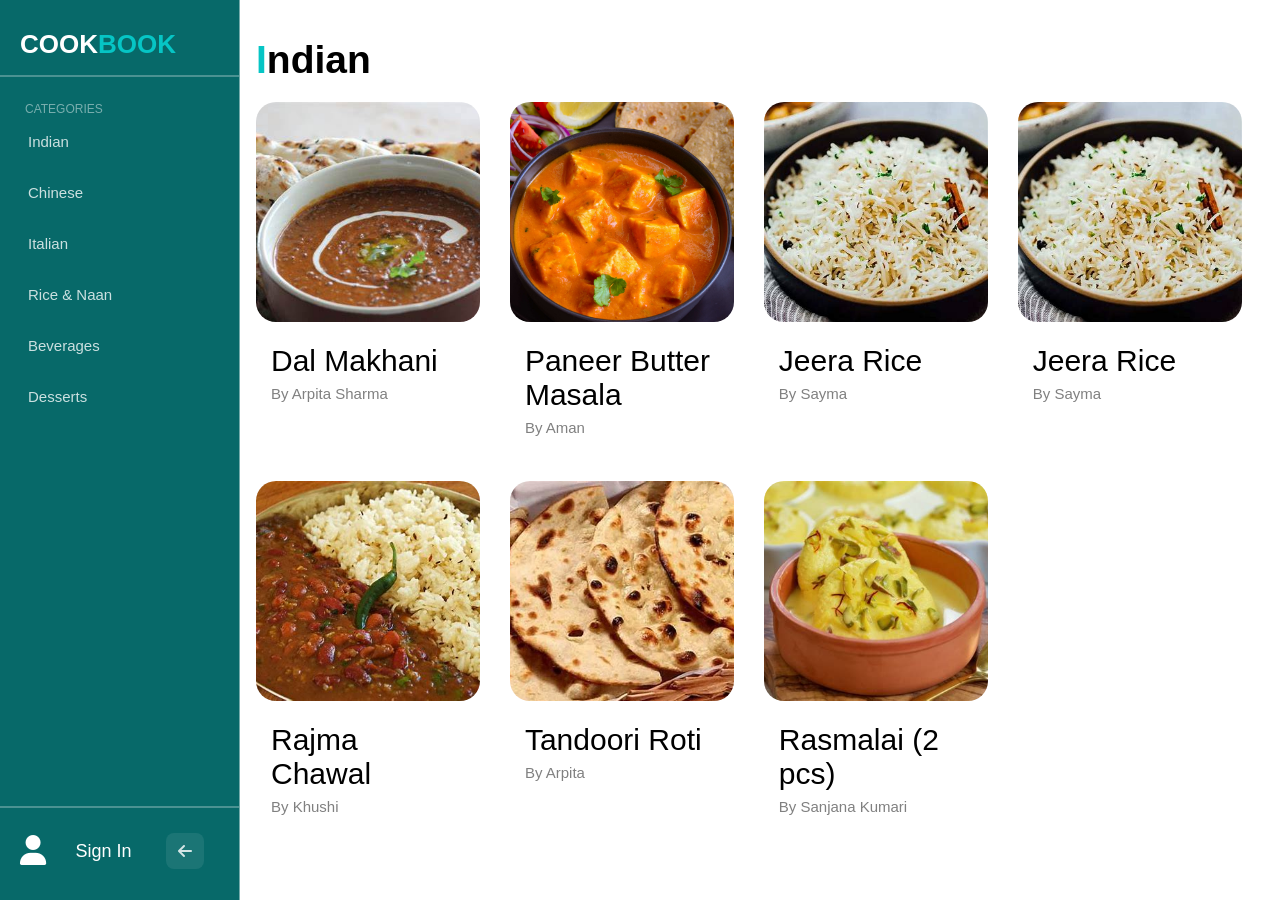
==== cuisines.html @ 3ac5dd99 "Cusines added" ====
<!DOCTYPE html>
<html lang="en">
<head>
    <meta charset="UTF-8">
    <meta name="viewport" content="width=device-width, initial-scale=1.0">
    <title>Document</title>
    <link rel="stylesheet" href="cuisines.css">
    <link rel="stylesheet" href="https://cdnjs.cloudflare.com/ajax/libs/font-awesome/6.5.0/css/all.min.css">
</head>
<body>
    <div class="container">

    <div class="sidebar">
        <div>
            <div class="logo">
                <span class="white">Cook</span><span class="blue">Book</span>
            </div>

            <hr>

            <div class="menu">
                <p class="heading">Categories</p>
                <button>Indian</button>
                <button>Chinese</button>
                <button>Italian</button>
                <button>Rice & Naan</button>
                <button>Beverages</button>
                <button>Desserts</button>
            </div>
        </div>

        <div class="s_footer">
            <hr>
            <div class="profile">
                <div class="icon"><i class="fa-solid fa-user"></i></div>
                <div>
                    <p class="name">Sign In</p>
                </div>
                <div class="home-btn">
                    <a href="index.html">
                        <i class="fa-solid fa-arrow-left"></i>
                    </a>
                </div>
            </div>
        </div>
    </div>

    <article class="content">
        <h1><span class="I">I</span>ndian</h1>
        <div class="recipes">
        <div class="rec">
            <div class="r_menu" id="rec1">
                <img src="img/dalMakhni.jfif" alt=""></div>
            <h3>Dal Makhani</h3>
            <p>By Arpita Sharma</p>
        </div>
        <div class="rec">
            <div class="r_menu" id="rec1">
                <img src="img/paneer.jpg" alt=""></div>
            <h3>Paneer Butter Masala</h3>
            <p>By Aman </p>
        </div>
        <div class="rec">
            <div class="r_menu" id="rec1">
                <img src="img/jeera.jfif" alt=""></div>
            <h3>Jeera Rice</h3>
            <p>By Sayma</p>
        </div>
        <div class="rec">
            <div class="r_menu" id="rec1">
                <img src="img/jeera.jfif" alt=""></div>
            <h3>Jeera Rice</h3>
            <p>By Sayma</p>
        </div>
        <div class="rec">
            <div class="r_menu" id="rec1">
                <img src="img/rajma.jfif" alt=""></div>
            <h3>Rajma Chawal</h3>
            <p>By Khushi</p>
        </div>
        <div class="rec">
            <div class="r_menu" id="rec1">
                <img src="img/tandoori.jfif" alt=""></div>
            <h3>Tandoori Roti</h3>
            <p>By Arpita</p>
        </div>
        <div class="rec">
            <div class="r_menu" id="rec1">
                <img src="img/rasmalai.jfif" alt=""></div>
            <h3>Rasmalai (2 pcs)</h3>
            <p>By Sanjana Kumari</p>
        </div>
    </div>
    </article>

</div>
    

</div>
</body>
</html>
---- cuisines.css ----
*{
    padding:0;
    margin:0;
    box-sizing: border-box;
    
}
html, body {
     /* background-color:#edf6f9; */
    font-family: sans-serif;
  overscroll-behavior: none; 
}

.sidebar {
    width: 240px;
    height: 100vh;
    background-color: #036666fa;
    border-right: 1px solid #ffffff71;
    position: fixed;
    top: 0;
    left: 0;
    display: flex;
    flex-direction: column;
    justify-content: space-between;
    color: white;
    padding: 20px 0;
    /* padding-top: 20px; */
}
.logo {
    font-size: 26px;
    font-weight: bold;
    padding-left: 20px;
    padding-top: 9px;
    text-transform: uppercase;
}
.white {
    color: white;
}
.blue {
    color: #06c5c5;
}
hr {
    border: 0.5px solid #ffffff47;
    margin: 15px 0;
}
.menu {
    padding: 10px;
}
.heading {
    color: #ffffff75;
    font-size: 12px;
    text-transform: uppercase;
    padding-left: 15px;
}
.menu button {
    width: 100%;
    text-align: left;
    padding: 12px 18px;
    margin: 5px 0;
    border: none;
    background: none;
    color: #ffffffca;
    border-radius: 6px;
    cursor: pointer;
    font-size: 15px;
    transition: 0.3s;
}
.menu button:hover {
    background-color: #ffffff1d;
    color: white;
}
.s_footer {
    padding-bottom: 1px;
   
}
.profile {
    display: flex;
    justify-content: space-between;
    align-items: center;

    padding: 0 20px;
}
.icon {
    font-size: 30px;
    margin-right: 10px;
}
.name {
    margin: 0;
    font-size: 18px;
}
.role {
    margin: 0;
    font-size: 12px;
    color: #ffffff4f;
    text-transform: uppercase;
}
.home-btn {
    
    padding: 10px 15px;
    align-items: end;
}

.home-btn a {
    display: flex;
    align-items: center;
    gap: 8px;
    text-decoration: none;
    color: #ffffffd0;
    background-color: #ffffff14;
    padding: 10px 12px;
    border-radius: 8px;
    font-size: 14px;
    transition: 0.3s;
}
.home-btn i {
    font-size: 16px;
}
.home-btn a:hover {
    background-color: #eeeeee42;
    color: white;
}
.container{
    display: flex;
}
article{
    margin: 3%;
    margin-left: 20%;
}
article h1{
    font-size: 39px;
}
article .I{
    color: #06c5c5;
}
.recipes {
    display: grid;
    grid-template-columns: repeat(4, 1fr);
    gap: 30px;
    margin: 20px 0px;
}

.recipes .rec {
    overflow: hidden;
    text-align: left;
    cursor: pointer;
    
}

.recipes .r_menu {
    width: 100%;
    height: 220px;
    overflow: hidden;
    
}

.recipes .r_menu img {
    width: 100%;
    height: 100%;
    object-fit: cover;
    border-radius: 20px;


}

.recipes h3 {
    margin: 10px 15px 5px;
    color: #000000;
    font-size: 30px;
    padding-top: 12px;
    padding-bottom: 2px;
    font-weight: 500;
}

.recipes p {
    margin: 0 15px 15px;
    font-size: 15px;
    color: gray;
}
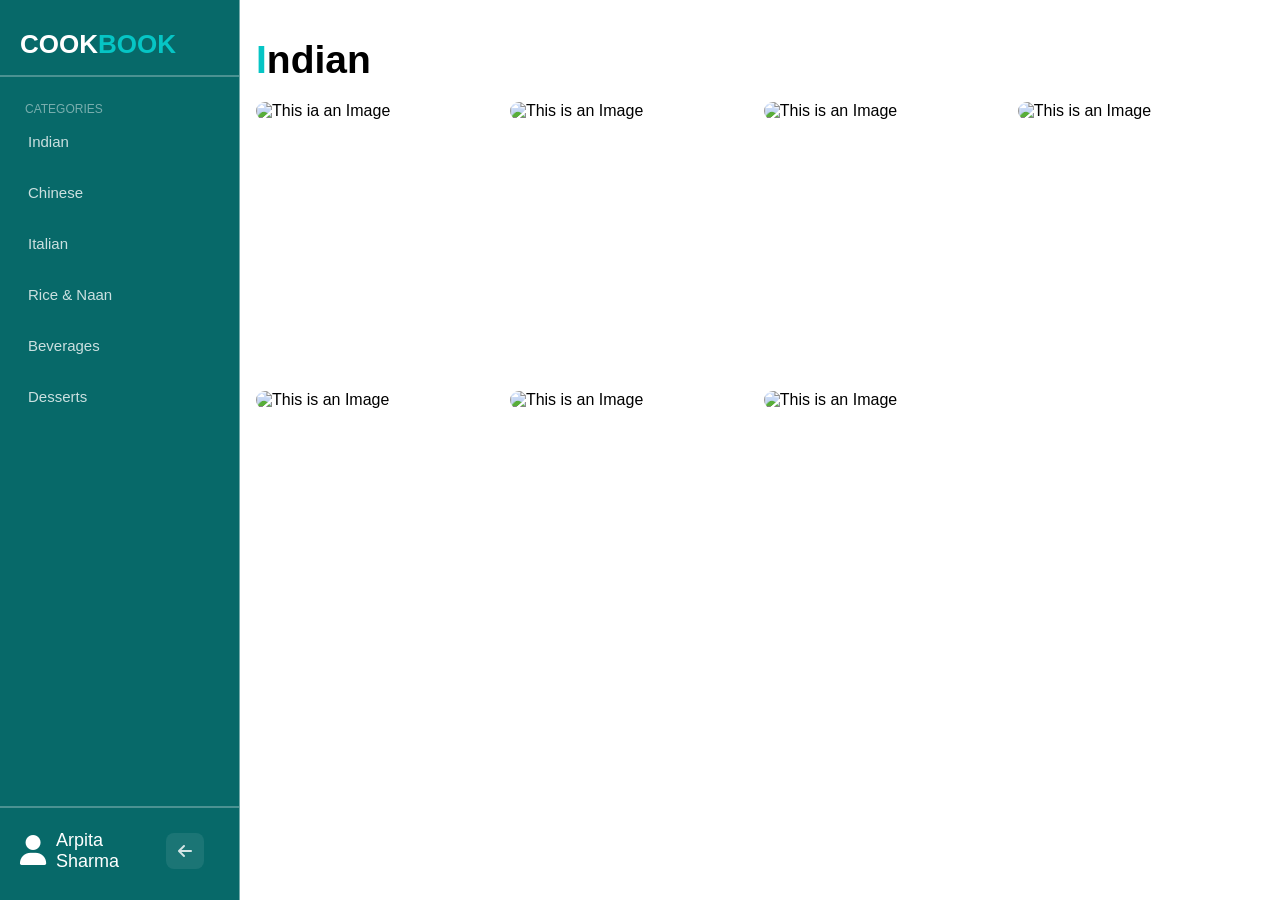
==== commit 01f68f01: "Cuisines added" ====
--- a/cuisines.html
+++ b/cuisines.html
@@ -9,93 +9,134 @@
 </head>
 <body>
     <div class="container">
-
     <div class="sidebar">
         <div>
             <div class="logo">
                 <span class="white">Cook</span><span class="blue">Book</span>
             </div>
-
             <hr>
-
             <div class="menu">
-                <p class="heading">Categories</p>
-                <button>Indian</button>
-                <button>Chinese</button>
-                <button>Italian</button>
-                <button>Rice & Naan</button>
-                <button>Beverages</button>
-                <button>Desserts</button>
+                <p class="heading" id="heading">Categories</p>
+                <button id="indian">Indian</button>
+                <button id="chinese">Chinese</button>
+                <button id="italian">Italian</button>
+                <button id="rice">Rice & Naan</button>
+                <button id="beverages">Beverages</button>
+                <button id="desserts">Desserts</button>
             </div>
         </div>
-
         <div class="s_footer">
             <hr>
             <div class="profile">
                 <div class="icon"><i class="fa-solid fa-user"></i></div>
                 <div>
-                    <p class="name">Sign In</p>
+                    <p class="name">Arpita Sharma</p>
                 </div>
                 <div class="home-btn">
-                    <a href="index.html">
-                        <i class="fa-solid fa-arrow-left"></i>
-                    </a>
+                    <a href="index.html"><i class="fa-solid fa-arrow-left"></i></a>
                 </div>
             </div>
         </div>
     </div>
+    </div>
 
     <article class="content">
-        <h1><span class="I">I</span>ndian</h1>
+        <div id="normalPage">
+        <h1 ><span class="I" id="I">I</span><span id="content">ndian</span></h1>
         <div class="recipes">
-        <div class="rec">
-            <div class="r_menu" id="rec1">
-                <img src="img/dalMakhni.jfif" alt=""></div>
-            <h3>Dal Makhani</h3>
-            <p>By Arpita Sharma</p>
+        <div class="rec recipe-item" data-name="dal">
+            <div class="r_menu">
+                <img id="img1" src="" alt="This ia an Image">
+            </div>
+            <h3 id="title1" ></h3>
+            <p id="disc1"></p>
         </div>
-        <div class="rec">
-            <div class="r_menu" id="rec1">
-                <img src="img/paneer.jpg" alt=""></div>
-            <h3>Paneer Butter Masala</h3>
-            <p>By Aman </p>
+        <div class="rec recipe-item" data-name="paneer">
+            <div class="r_menu">
+                <img id="img2" src="" alt="This is an Image">
+            </div>
+            <h3 id="title2"></h3>
+            <p id="disc2"></p>
         </div>
-        <div class="rec">
-            <div class="r_menu" id="rec1">
-                <img src="img/jeera.jfif" alt=""></div>
-            <h3>Jeera Rice</h3>
-            <p>By Sayma</p>
+
+        <div class="rec recipe-item" data-name="jeera">
+            <div class="r_menu">
+                <img id="img3" src="" alt="This is an Image">
+            </div>
+            <h3 id="title3"></h3>
+            <p id="disc3"></p>
         </div>
-        <div class="rec">
-            <div class="r_menu" id="rec1">
-                <img src="img/jeera.jfif" alt=""></div>
-            <h3>Jeera Rice</h3>
-            <p>By Sayma</p>
+
+        <div class="rec recipe-item" data-name="rajma">
+            <div class="r_menu">
+                <img id="img4" src="" alt="This is an Image">
+            </div>
+            <h3 id="title4"></h3>
+            <p id="disc4"></p>
         </div>
-        <div class="rec">
-            <div class="r_menu" id="rec1">
-                <img src="img/rajma.jfif" alt=""></div>
-            <h3>Rajma Chawal</h3>
-            <p>By Khushi</p>
+
+        <div class="rec recipe-item" data-name="roti">
+            <div class="r_menu">
+                <img id="img5" src="" alt="This is an Image">
+            </div>
+            <h3 id="title5"></h3>
+            <p id="disc5"></p>
         </div>
-        <div class="rec">
-            <div class="r_menu" id="rec1">
-                <img src="img/tandoori.jfif" alt=""></div>
-            <h3>Tandoori Roti</h3>
-            <p>By Arpita</p>
+
+        <div class="rec recipe-item" data-name="rasmalai">
+            <div class="r_menu">
+                <img id="img6" src="" alt="This is an Image">
+            </div>
+            <h3 id="title6"></h3>
+            <p id="disc6"></p>
         </div>
-        <div class="rec">
-            <div class="r_menu" id="rec1">
-                <img src="img/rasmalai.jfif" alt=""></div>
-            <h3>Rasmalai (2 pcs)</h3>
-            <p>By Sanjana Kumari</p>
+        <div class="rec recipe-item" data-name="rasmalai">
+            <div class="r_menu">
+                <img id="img7" src="" alt="This is an Image">
+            </div>
+            <h3 id="title7"></h3>
+            <p id="disc7"></p>
         </div>
+        </div>
+    </div>
+        </div>
+        <div class="recDetails" id="recDetails">
+        <img id="detailImg" src="img/dalMakhni.jfif" alt="">
+        <h1>
+            <span class="I" id="I">D</span><span id="content">al Makhani</span>
+        </h1>
+
+        <p id="desc"></p>
+
+        <p>
+            <i class="fa-solid fa-circle-user"></i>
+            <span>By </span><span id="author">Arpita Sharma</span>
+            <span class="span">
+                <i class="fa-solid fa-calendar-days"></i>
+                <span id="date">02-12-2022</span>
+            </span>
+        </p>
+
+        <div class="ingrediants">
+            <h3>Ingredients</h3>
+            <ul id="ingredientsList"></ul>
+        </div>
+
+        <div class="method">
+            <h3>Method</h3>
+            <ol id="methodList"></ol>
+        </div>
+
     </div>
     </article>
 
 </div>
+
+
     
 
 </div>
 </body>
+<script src="cuisines.js"></script>
+<script src="recDetails.js"></script>
 </html>
--- a/cuisines.css
+++ b/cuisines.css
@@ -5,14 +5,13 @@
     
 }
 html, body {
-     /* background-color:#edf6f9; */
     font-family: sans-serif;
   overscroll-behavior: none; 
 }
-
 .sidebar {
     width: 240px;
     height: 100vh;
+    /* display:none; */
     background-color: #036666fa;
     border-right: 1px solid #ffffff71;
     position: fixed;
@@ -125,6 +124,7 @@
     margin: 3%;
     margin-left: 20%;
 }
+
 article h1{
     font-size: 39px;
 }
@@ -137,21 +137,18 @@
     gap: 30px;
     margin: 20px 0px;
 }
-
 .recipes .rec {
     overflow: hidden;
     text-align: left;
     cursor: pointer;
     
 }
-
 .recipes .r_menu {
     width: 100%;
     height: 220px;
     overflow: hidden;
     
 }
-
 .recipes .r_menu img {
     width: 100%;
     height: 100%;
@@ -160,7 +157,6 @@
 
 
 }
-
 .recipes h3 {
     margin: 10px 15px 5px;
     color: #000000;
@@ -169,9 +165,53 @@
     padding-bottom: 2px;
     font-weight: 500;
 }
-
 .recipes p {
     margin: 0 15px 15px;
     font-size: 15px;
     color: gray;
+}
+.recDetails{
+    display: none;
+}
+Article .recDetails p{
+    padding-top: 10px;
+    
+}
+Article .recDetails p i{
+    padding-right: 5px;
+    font-size:20px ;
+}
+article .recDetails p .span{
+    padding-left: 30px;
+    color: #00000078;
+}
+article .recDetails p span{
+    /* padding-left: 30px; */
+    color: #00000078;
+}
+
+.recDetails img{
+    float: right;
+    object-fit: cover;
+      border-radius: 20px;
+      width: 340px;
+      height: 230px;
+      margin-right: 10%;
+}
+article .recDetails li,.recDetails .method ol li{
+    color:#000000d1;
+}
+article .recDetails .ingrediants h3,.method h3{
+    font-size: 32px;
+    padding-top: 19px;
+}
+article .recDetails .ingrediants ul{
+    /* font-size: 34px; */
+    padding: 18px;
+}
+article .recDetails .method ol{
+    padding: 22px;
+}
+article .recDetails .method li{
+    font-size: 20px;
 }
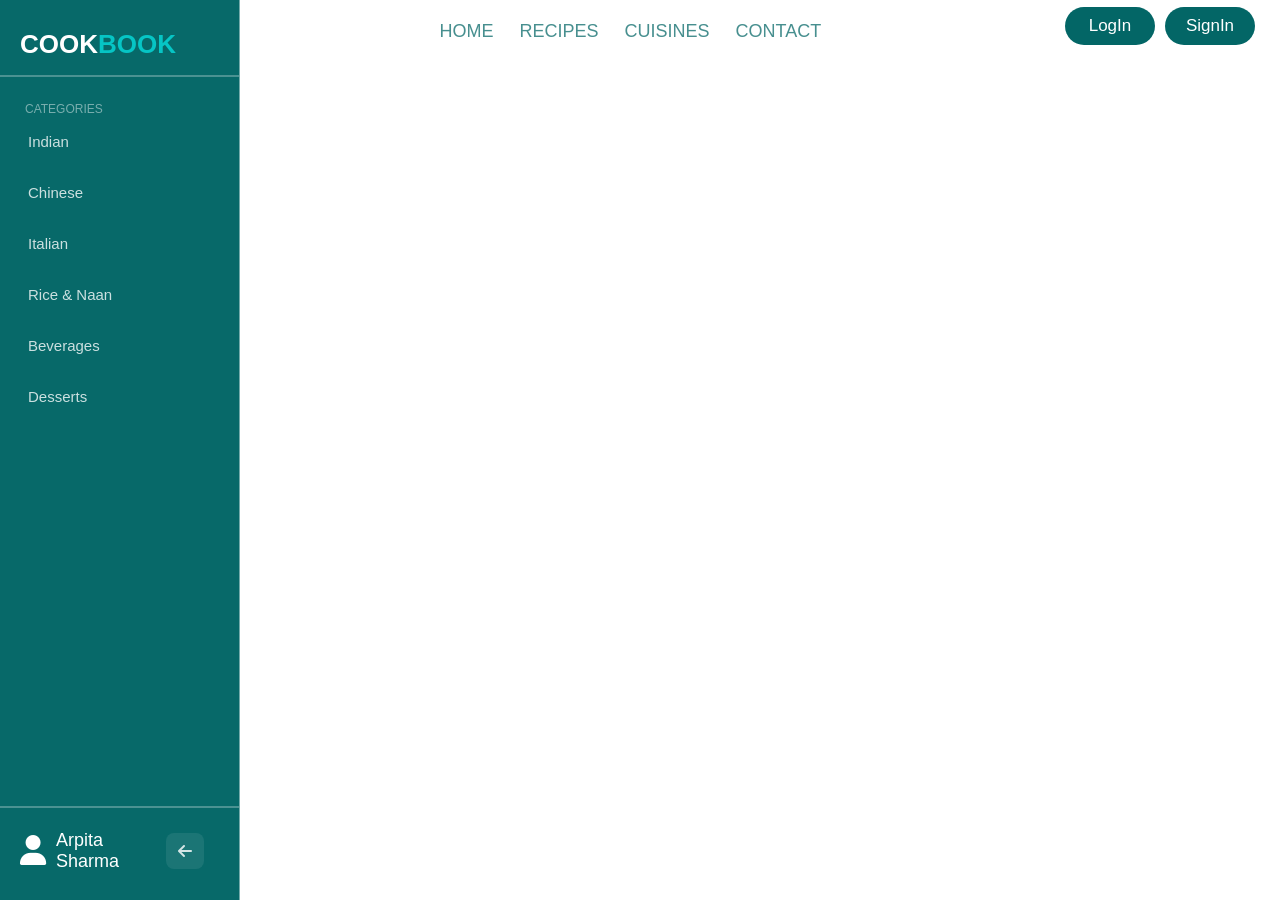
==== commit 53481690: "nav bar added in Cuisines file" ====
--- a/cuisines.html
+++ b/cuisines.html
@@ -8,6 +8,23 @@
     <link rel="stylesheet" href="https://cdnjs.cloudflare.com/ajax/libs/font-awesome/6.5.0/css/all.min.css">
 </head>
 <body>
+    <header>
+        <div class="img">
+            <!-- <img src="img/R.jpg" alt="This is an image"> -->
+            
+        </div>
+        <div class="taskbar">
+            <a href="#home">home</a>
+            <a href="#recipes">recipes</a>
+            <a href="cuisines.html">cuisines
+            </a>
+            <a href="#contact">contact</a>
+        </div>
+        <div class="log">
+            <Button onclick="showLogIn()">LogIn</Button>
+            <button onclick="showSignIn()" >SignIn</button>
+        </div>
+    </header>
     <div class="container">
     <div class="sidebar">
         <div>
@@ -16,7 +33,7 @@
             </div>
             <hr>
             <div class="menu">
-                <p class="heading" id="heading">Categories</p>
+                <p class="heading" jid="heading">Categories</p>
                 <button id="indian">Indian</button>
                 <button id="chinese">Chinese</button>
                 <button id="italian">Italian</button>
@@ -40,7 +57,7 @@
     </div>
     </div>
 
-    <article class="content">
+    <!-- <article class="content">
         <div id="normalPage">
         <h1 ><span class="I" id="I">I</span><span id="content">ndian</span></h1>
         <div class="recipes">
@@ -66,7 +83,6 @@
             <h3 id="title3"></h3>
             <p id="disc3"></p>
         </div>
-
         <div class="rec recipe-item" data-name="rajma">
             <div class="r_menu">
                 <img id="img4" src="" alt="This is an Image">
@@ -128,7 +144,7 @@
         </div>
 
     </div>
-    </article>
+    </article> -->
 
 </div>
 
@@ -139,4 +155,5 @@
 </body>
 <script src="cuisines.js"></script>
 <script src="recDetails.js"></script>
+<!-- <script src="script.js"></script> -->
 </html>
--- a/cuisines.css
+++ b/cuisines.css
@@ -8,6 +8,87 @@
     font-family: sans-serif;
   overscroll-behavior: none; 
 }
+header{
+    display:flex;
+    padding-top:2px;
+    position: fixed;
+    z-index: 1000;
+    width: 84%;
+    left:16%;
+    align-items: center;
+    justify-content: space-between;
+    padding-bottom: 2px;
+}
+.img{
+    display:flex;
+}
+header img{
+    width: 50px;
+    padding-left: 15px;
+    height: 50px;
+}
+header h1{
+    font-size: 22px;
+    padding-left: 15px;
+    color: #ffffff;
+    text-decoration: none; 
+    align-items: center;
+    display: flex;   
+}
+.taskbar {
+    display: flex;
+    justify-content: center;
+    align-items: center;
+    width: 90%;
+    padding-top: 10px;
+    padding-right: 30px;
+    font-family: sans-serif;
+    font-size: 19px;
+}
+.taskbar a{
+    text-decoration: none;
+    color: #036666ba;
+    text-transform: uppercase;
+    padding-left: 26px;
+    
+    background: transparent;  
+    border: none;
+    outline: none;
+    font-size: 18px;
+    cursor: pointer;
+    appearance: none;
+}
+.taskbar a:hover,.taskbar select:hover {
+    text-decoration: underline;
+    color: #036666;
+}
+.taskbar #cuisines{
+    width: 110px;
+}
+
+.taskbar select option {
+    background: white;
+    color: black;
+    font-size: 14px;
+}
+header .log{
+    display: flex;
+    margin-right: 20px;
+}
+header button{
+    width: 90px;
+    border: 1px solid rgb(30, 27, 27); 
+    background-color: #036666;
+    border: 2px;
+    border-radius: 20px;
+    color: white;
+    height: 38px;
+    padding: 2px;
+    margin: 5px;
+    font-size: 17px;
+    cursor: pointer;
+}
+
 .sidebar {
     width: 240px;
     height: 100vh;
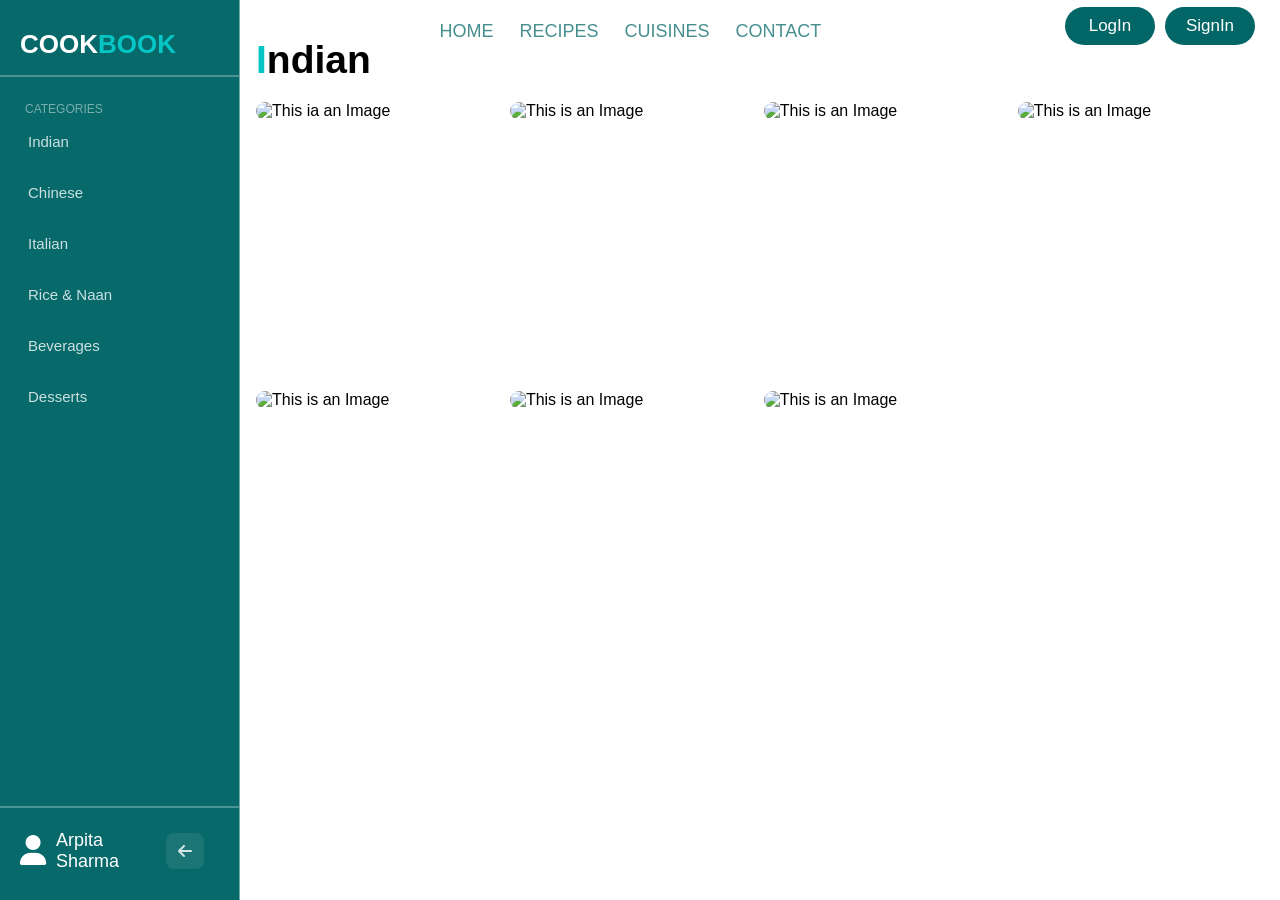
==== commit 7cbb33b3: "nav bar added in Cuisines file" ====
--- a/cuisines.html
+++ b/cuisines.html
@@ -57,7 +57,7 @@
     </div>
     </div>
 
-    <!-- <article class="content">
+    <article class="content">
         <div id="normalPage">
         <h1 ><span class="I" id="I">I</span><span id="content">ndian</span></h1>
         <div class="recipes">
@@ -144,7 +144,7 @@
         </div>
 
     </div>
-    </article> -->
+    </article> 
 
 </div>
 
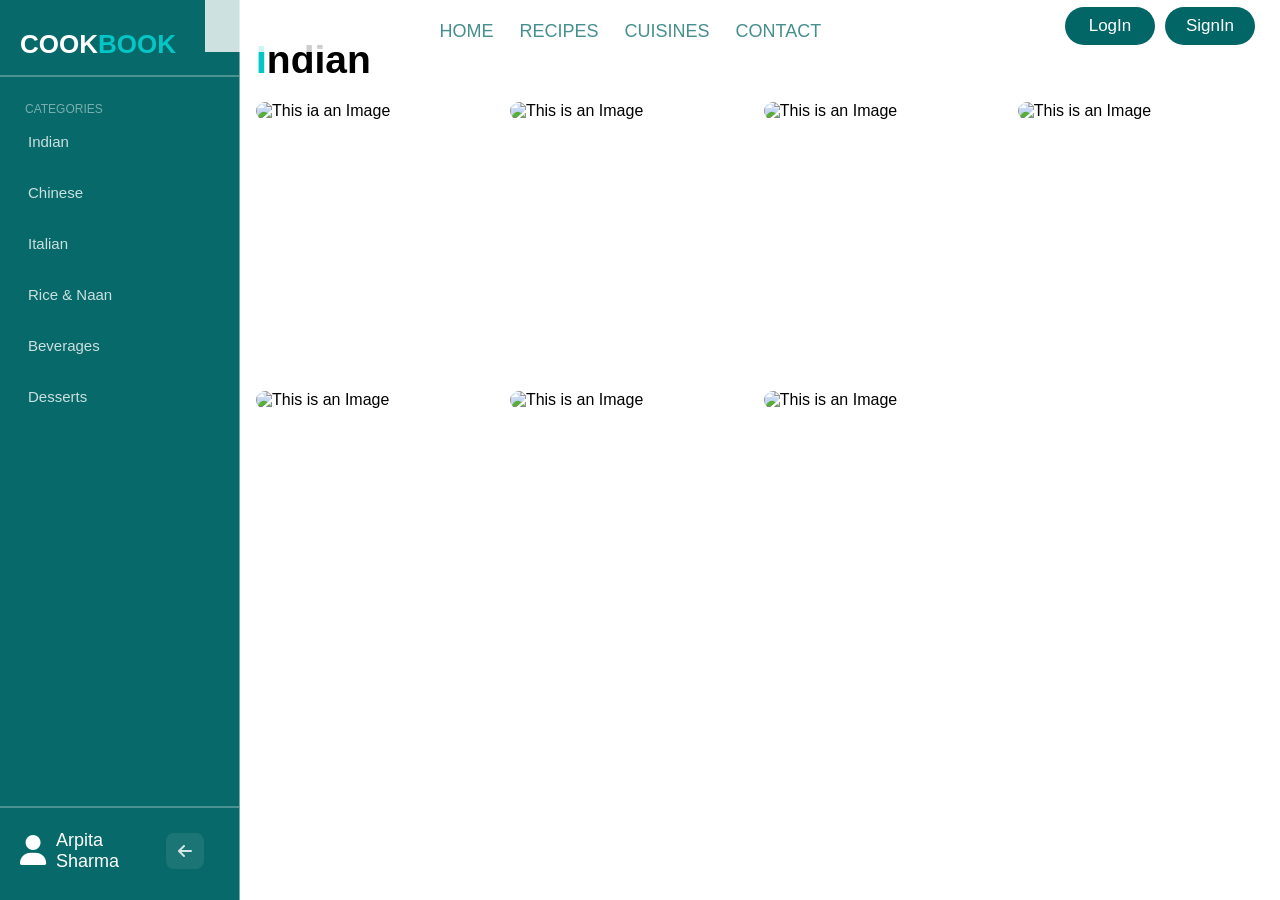
==== commit f110b2eb: "nav bar added in Cuisines file" ====
--- a/cuisines.html
+++ b/cuisines.html
@@ -9,16 +9,12 @@
 </head>
 <body>
     <header>
-        <div class="img">
-            <!-- <img src="img/R.jpg" alt="This is an image"> -->
-            
-        </div>
         <div class="taskbar">
-            <a href="#home">home</a>
-            <a href="#recipes">recipes</a>
+            <a href="index.html#home">home</a>
+            <a href="index.html#recipes">recipes</a>
             <a href="cuisines.html">cuisines
             </a>
-            <a href="#contact">contact</a>
+            <a href="index.html#contact">contact</a>
         </div>
         <div class="log">
             <Button onclick="showLogIn()">LogIn</Button>
--- a/cuisines.css
+++ b/cuisines.css
@@ -8,24 +8,17 @@
     font-family: sans-serif;
   overscroll-behavior: none; 
 }
-header{
+header {
     display:flex;
     padding-top:2px;
     position: fixed;
+    background-color: #ffffffcd;
     z-index: 1000;
     width: 84%;
     left:16%;
     align-items: center;
     justify-content: space-between;
     padding-bottom: 2px;
-}
-.img{
-    display:flex;
-}
-header img{
-    width: 50px;
-    padding-left: 15px;
-    height: 50px;
 }
 header h1{
     font-size: 22px;
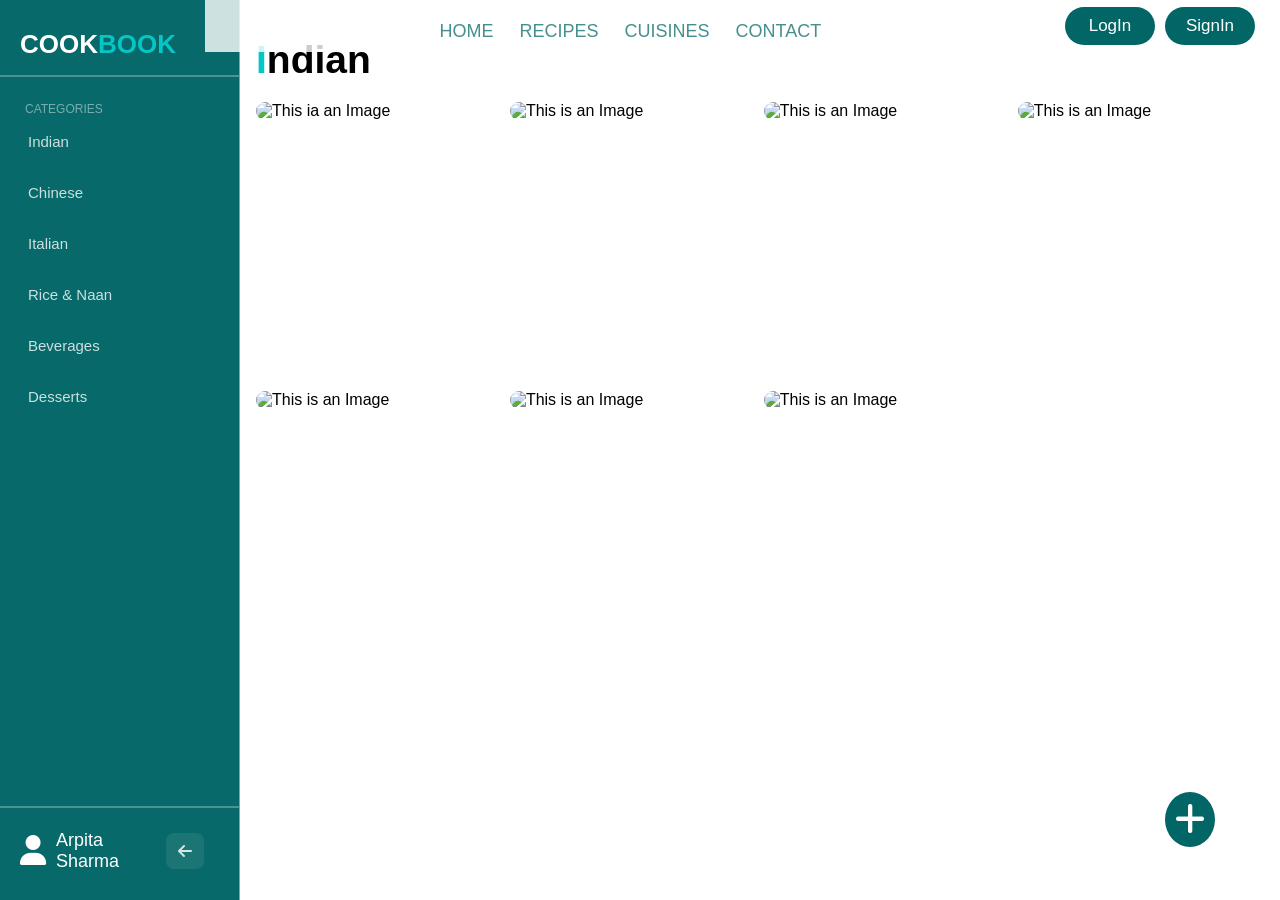
==== commit a5c9b2e0: "Made diff file for Login and SignIn" ====
--- a/cuisines.html
+++ b/cuisines.html
@@ -5,6 +5,7 @@
     <meta name="viewport" content="width=device-width, initial-scale=1.0">
     <title>Document</title>
     <link rel="stylesheet" href="cuisines.css">
+    <link rel="stylesheet" href="login&SignIn.css">
     <link rel="stylesheet" href="https://cdnjs.cloudflare.com/ajax/libs/font-awesome/6.5.0/css/all.min.css">
 </head>
 <body>
@@ -143,13 +144,53 @@
     </article> 
 
 </div>
+<div class="logIn" id="logIn">
+        <i onclick="closebtn()" class="fa-solid fa-xmark"></i>
+        <div class="logIn_disc">
+            <h4>Create Your Account</h4>
+            <p  class="p1">Enter your credentials to access your account</p>
+            <form action="">
+                    <p>Full Name</p>
+                    <input type="text" placeholder="Enter Your name" id="">
+                    <input type="date" name="" id="">
+                    <p>Email Address</p>
+                    <input type='email' placeholder='***@example.com' required  />
+                    <p >Password</p>
+                    <input type='password'  placeholder='Enter Password' required  />
+                    <button >Sign In</button> 
+                    <p class="create" >Already Have an Account? <span id="open" onclick="openSignIn()">Sign In</span> 
+                    </p>
+                </form>
+        </div>
+        
+    </div>
 
 
+
+    <div class="signIn" id="signIn">
+        <i onclick="closebtn()" class="fa-solid fa-xmark"></i>
+        <div class="signIn_disc">
+            <h4>Sign In</h4>
+                
+                    <p  class="p1">Enter your credentials to access your account</p>
+                    <form action="">
+                        <p>Email Address</p>
+                        <input type='email' placeholder='***@example.com' required  />
+                        <p >Password</p>
+                        <input type='password'  placeholder='Enter Password' required  />
+                        <button >Sign In</button> 
+                        <p class="create" >Don't have an account? <span onclick="openLogIn()">Create one</span> 
+                        </p>
+                    </form>
+        </div>
+        
+    </div>
+    <div onclick="showLogIn()" class="addRecipeBtn"><i class="fa-solid fa-plus"></i></div>
     
 
 </div>
 </body>
 <script src="cuisines.js"></script>
 <script src="recDetails.js"></script>
-<!-- <script src="script.js"></script> -->
+<script src="login&SignIn.js"></script>
 </html>
--- a/cuisines.css
+++ b/cuisines.css
@@ -43,7 +43,6 @@
     color: #036666ba;
     text-transform: uppercase;
     padding-left: 26px;
-    
     background: transparent;  
     border: none;
     outline: none;
@@ -51,18 +50,9 @@
     cursor: pointer;
     appearance: none;
 }
-.taskbar a:hover,.taskbar select:hover {
+.taskbar a:hover{
     text-decoration: underline;
     color: #036666;
-}
-.taskbar #cuisines{
-    width: 110px;
-}
-
-.taskbar select option {
-    background: white;
-    color: black;
-    font-size: 14px;
 }
 header .log{
     display: flex;
@@ -288,4 +278,15 @@
 }
 article .recDetails .method li{
     font-size: 20px;
+}
+.addRecipeBtn i{
+    position: fixed;
+    top: 88%;
+    left: 91%;
+    font-size: 35px;
+    background-color: #036666;
+    color: #ffffff;
+    padding: 10px;
+    border-radius: 100%;
+    cursor: pointer;
 }
--- a/login&SignIn.css
+++ b/login&SignIn.css
@@ -0,0 +1,157 @@
+.signIn{
+    display: none;
+    width: 100%;
+    height: 100%;
+    background-color: rgba(45, 31, 31, 0.304);
+    position: fixed;
+    top: 0;
+    left: 0;
+    justify-content: center;
+    align-items: center;    
+}
+.signIn .signIn_disc{
+    background-color: white;
+    padding: 4% 3%;
+    margin:10%;
+    margin-left: 9%;
+    width: 450px;
+    border-radius: 3%;
+    
+}
+
+.signIn .signIn_disc h4{
+    display: flex;
+    justify-content: center;
+    font-size: 35px;
+}
+.signIn .signIn_disc .p1{
+    padding-top: 20px;
+    font-size: 16px;
+    font-weight:400;
+}
+
+.signIn .signIn_disc p{
+    padding-top: 20px;
+    font-size: 12px;
+    font-weight:600;
+}
+.signIn .signIn_disc input,button{
+    width: 97%;
+    padding: 7px;
+    
+    border-radius: 7px;
+    border: 1px solid black;
+    margin-top: 5px;
+    font-size: 15px;
+}
+.signIn .signIn_disc button{
+    background-color: #036666;
+    color: #edf6f9;
+    margin-top: 15px;
+}
+.signIn .signIn_disc .create{
+    padding-top: 20px;
+    font-size: 16px;
+    font-weight:400;
+    display: flex;
+    justify-content: center;
+}
+.signIn .signIn_disc .create span{
+    font-weight: bold;
+    word-spacing:-2px;
+}
+
+.signIn .signIn_disc .create span:hover{
+    cursor: pointer;
+    color: #036666;
+    text-decoration: underline;
+
+}
+.signIn i{
+    color: #000000;
+    position: fixed;
+    top: 24%;
+    right:37%;
+    font-size: 26px;
+    cursor: pointer;
+}
+
+
+
+.logIn{
+    display: none;
+    width: 100%;
+    height: 100%;
+    background-color: rgba(45, 31, 31, 0.304);
+    position: fixed;
+    top: 0;
+    left: 0;
+    justify-content: center;
+    align-items: center;    
+}
+.logIn .logIn_disc{
+    background-color: white;
+    padding: 4% 3%;
+    margin:10%;
+    margin-left: 9%;
+    width: 450px;
+    border-radius: 3%;
+    
+}
+
+.logIn .logIn_disc h4{
+    display: flex;
+    justify-content: center;
+    font-size: 35px;
+}
+.logIn .logIn_disc .p1{
+    padding-top: 20px;
+    font-size: 16px;
+    font-weight:400;
+}
+
+.logIn .logIn_disc p{
+    padding-top: 20px;
+    font-size: 12px;
+    font-weight:600;
+}
+.logIn .logIn_disc input,button{
+    width: 97%;
+    padding: 7px;
+    
+    border-radius: 7px;
+    border: 1px solid black;
+    margin-top: 5px;
+    font-size: 15px;
+}
+.logIn .logIn_disc button{
+    background-color: #036666;
+    color: #edf6f9;
+    margin-top: 15px;
+}
+.logIn .logIn_disc .create{
+    padding-top: 20px;
+    font-size: 16px;
+    font-weight:400;
+    display: flex;
+    justify-content: center;
+}
+.logIn .logIn_disc .create span{
+    font-weight: bold;
+    word-spacing:-2px;
+}
+
+.logIn .logIn_disc .create span:hover{
+    cursor: pointer;
+    color: #036666;
+    text-decoration: underline;
+
+}
+.logIn i{
+    color: #000000;
+    position: fixed;
+    top: 17%;
+    right:37%;
+    font-size: 26px;
+    cursor: pointer;
+}
